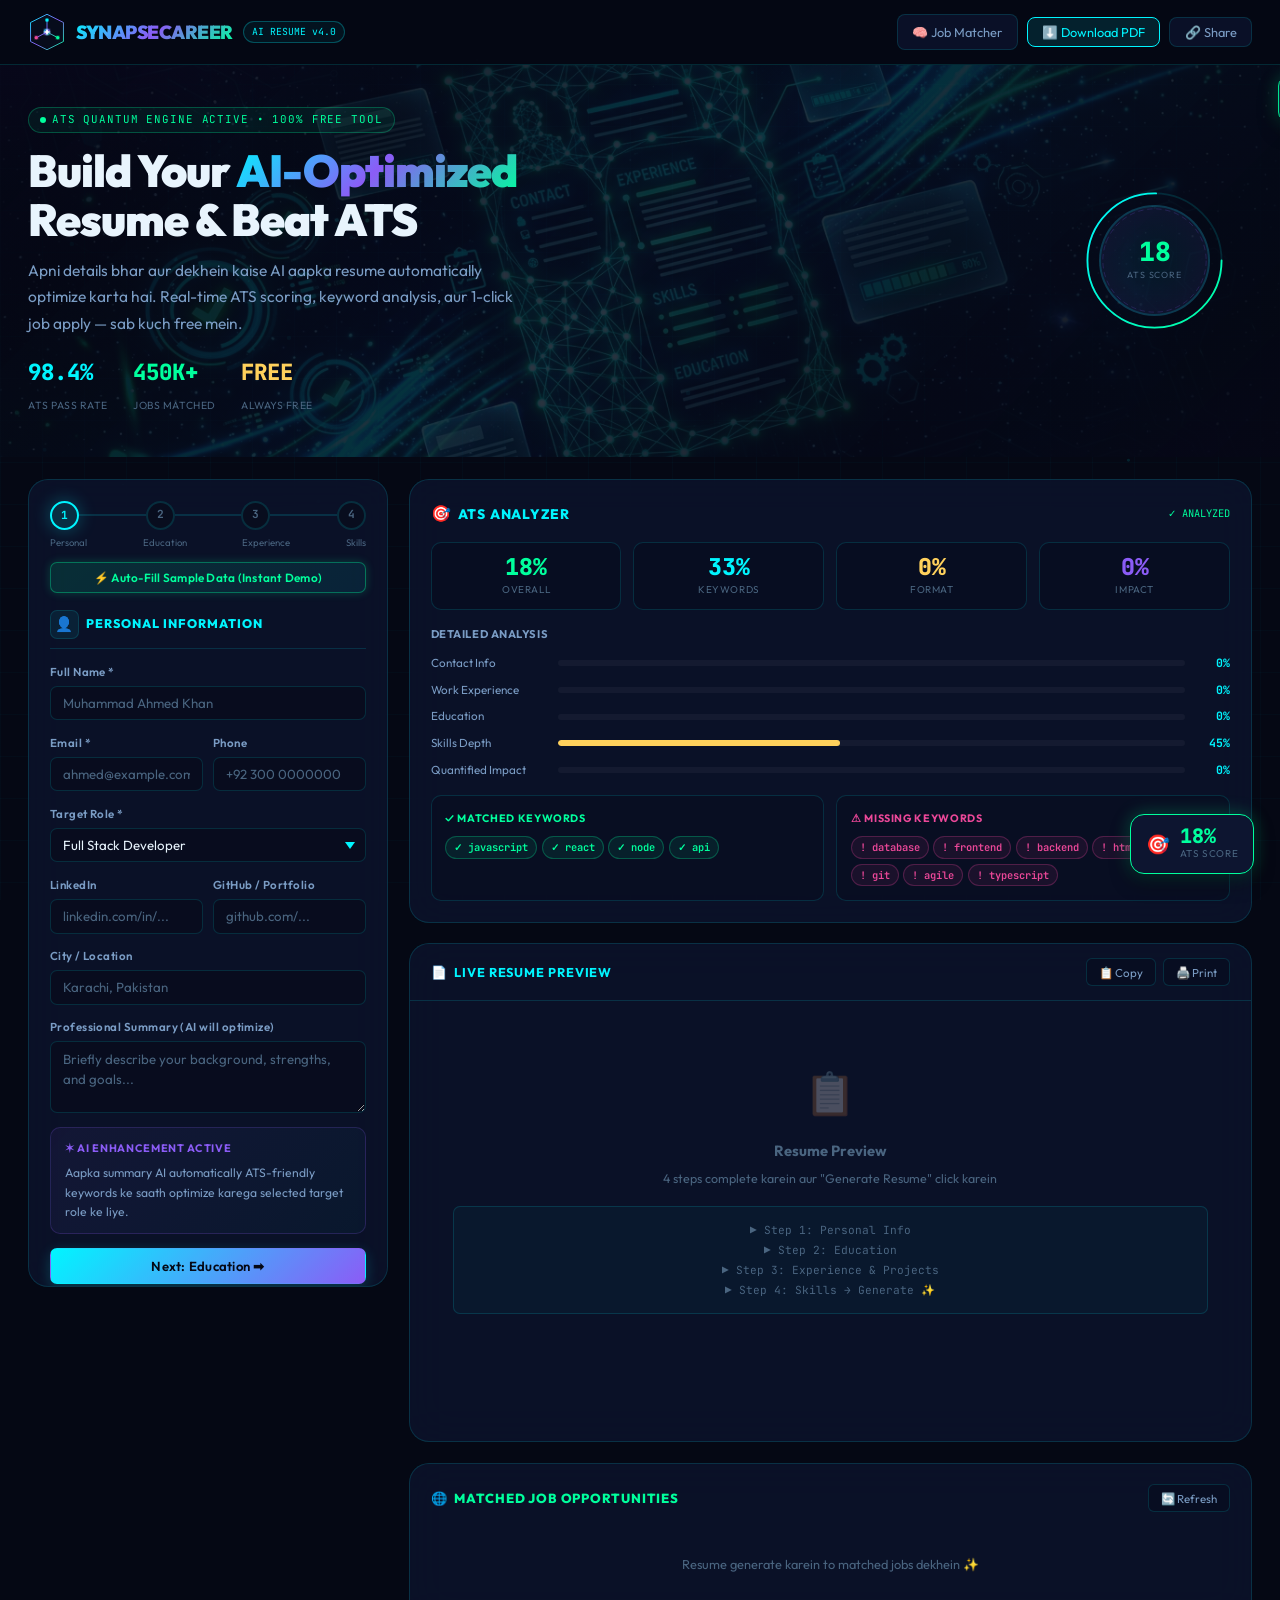
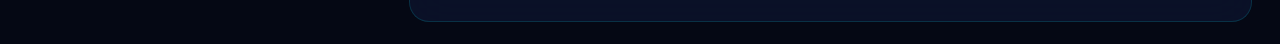
==== resume-builder.html @ 48046c11 "Initial" ====
<!DOCTYPE html>
<html lang="en" data-theme="dark">
<head>
  <meta charset="UTF-8">
  <meta name="viewport" content="width=device-width, initial-scale=1.0">
  <title>SynapseCareer | AI Resume Builder &amp; ATS Optimizer - Free Tool</title>
  <meta name="description" content="Free AI-powered resume builder with real-time ATS optimization. Build, score, and auto-apply to top jobs instantly.">
  <link rel="preconnect" href="https://fonts.googleapis.com">
  <link rel="preconnect" href="https://fonts.gstatic.com" crossorigin>
  <link href="https://fonts.googleapis.com/css2?family=JetBrains+Mono:wght@400;600;800&family=Outfit:wght@300;400;500;600;700;800;900&display=swap" rel="stylesheet">
  <link rel="icon" type="image/x-icon" href="favicon.ico">
  <style>
    :root{--nc:#00f5ff;--ne:#00ff9d;--np:#8b5cf6;--nm:#ec4899;--ng:#ffd15c;--bg0:#050814;--bg1:#080d1e;--bg2:#0d1530;--bgg:rgba(13,21,48,.72);--bord:rgba(0,245,255,.14);--bords:rgba(0,245,255,.34);--txt:#e8f4fd;--txt2:#7a9cc4;--txtm:#4a6580;--g1:linear-gradient(135deg,#00f5ff,#8b5cf6);--g2:linear-gradient(135deg,#00ff9d,#00f5ff);--g3:linear-gradient(135deg,#00f5ff 0%,#8b5cf6 50%,#00ff9d 100%);--shc:0 0 18px rgba(0,245,255,.28);--she:0 0 18px rgba(0,255,157,.28);--shp:0 0 18px rgba(139,92,246,.28)}
    *,*::before,*::after{box-sizing:border-box;margin:0;padding:0}
    html{scroll-behavior:smooth}
    body{font-family:'Outfit',sans-serif;background:var(--bg0);color:var(--txt);min-height:100vh;overflow-x:hidden;line-height:1.6}
    body::before{content:'';position:fixed;inset:0;background:linear-gradient(rgba(0,245,255,.022) 1px,transparent 1px),linear-gradient(90deg,rgba(0,245,255,.022) 1px,transparent 1px);background-size:42px 42px;pointer-events:none;z-index:0;animation:gp 8s ease-in-out infinite}
    @keyframes gp{0%,100%{opacity:.5}50%{opacity:1}}
    ::-webkit-scrollbar{width:5px}::-webkit-scrollbar-track{background:var(--bg1)}::-webkit-scrollbar-thumb{background:var(--np);border-radius:3px}
    /* HEADER */
    .hdr{position:sticky;top:0;z-index:100;background:rgba(5,8,20,.93);backdrop-filter:blur(20px);border-bottom:1px solid var(--bord);padding:0 1.75rem;height:65px;display:flex;align-items:center;justify-content:space-between}
    .hbrand{display:flex;align-items:center;gap:10px;text-decoration:none}
    .hlogo{width:38px;height:38px}
    .htitle{font-size:1.18rem;font-weight:900;letter-spacing:-.5px;background:var(--g3);-webkit-background-clip:text;-webkit-text-fill-color:transparent;background-clip:text}
    .hbadge{font-size:.61rem;font-family:'JetBrains Mono',monospace;color:var(--nc);border:1px solid rgba(0,245,255,.28);padding:2px 8px;border-radius:20px;background:rgba(0,245,255,.05)}
    .hnav{display:flex;align-items:center;gap:.55rem}
    .hbtn{display:flex;align-items:center;gap:5px;padding:.4rem .9rem;border-radius:8px;border:1px solid var(--bord);background:var(--bgg);color:var(--txt2);font-family:'Outfit',sans-serif;font-size:.8rem;cursor:pointer;transition:.28s;text-decoration:none}
    .hbtn:hover,.hbtn.p{border-color:var(--nc);color:var(--nc);background:rgba(0,245,255,.07)}
    .hbtn.p{background:rgba(0,245,255,.11)}
    /* HERO */
    .hero{position:relative;min-height:290px;display:flex;align-items:center;overflow:hidden;z-index:1}
    .hbg{position:absolute;inset:0;background-image:url('assets/resume_hero_bg.jpg');background-size:cover;background-position:center;opacity:.3;filter:saturate(1.4)}
    .hov{position:absolute;inset:0;background:linear-gradient(135deg,rgba(5,8,20,.78) 0%,rgba(8,13,30,.42) 50%,rgba(5,8,20,.9) 100%)}
    .hct{position:relative;z-index:2;max-width:1360px;width:100%;margin:0 auto;padding:2.5rem 1.75rem;display:grid;grid-template-columns:1fr 170px;gap:2rem;align-items:center}
    .hchip{display:inline-flex;align-items:center;gap:6px;font-size:.68rem;font-family:'JetBrains Mono',monospace;color:var(--ne);background:rgba(0,255,157,.06);border:1px solid rgba(0,255,157,.26);padding:3px 11px;border-radius:20px;margin-bottom:.8rem;letter-spacing:.08em}
    .ldot{width:6px;height:6px;background:var(--ne);border-radius:50%;animation:lp 1.5s ease-in-out infinite}
    @keyframes lp{0%,100%{opacity:1;transform:scale(1)}50%{opacity:.4;transform:scale(.7)}}
    .hh1{font-size:clamp(1.7rem,3.5vw,2.8rem);font-weight:900;line-height:1.1;letter-spacing:-1px;margin-bottom:.8rem}
    .hh1 .acc{background:var(--g3);-webkit-background-clip:text;-webkit-text-fill-color:transparent;background-clip:text}
    .hdesc{font-size:.97rem;color:var(--txt2);max-width:500px;line-height:1.7;margin-bottom:1.2rem}
    .hstats{display:flex;gap:1.6rem}
    .hsv{font-size:1.4rem;font-weight:900;font-family:'JetBrains Mono',monospace;display:block}
    .hsl{font-size:.65rem;color:var(--txtm);letter-spacing:.05em}
    .atsring{width:145px;height:145px;position:relative;flex-shrink:0}
    .atsrsvg{width:100%;height:100%;animation:rspin 20s linear infinite}
    @keyframes rspin{from{transform:rotate(0deg)}to{transform:rotate(360deg)}}
    .atsrin{position:absolute;inset:17px;border-radius:50%;background:radial-gradient(circle,rgba(0,245,255,.07),rgba(139,92,246,.11));border:2px solid rgba(0,245,255,.16);display:flex;flex-direction:column;align-items:center;justify-content:center}
    .atss{font-size:1.65rem;font-weight:900;font-family:'JetBrains Mono',monospace;color:var(--ne);line-height:1}
    .atsl{font-size:.56rem;color:var(--txtm);letter-spacing:.1em;margin-top:2px}
    /* MAIN */
    .rkmain{max-width:1360px;margin:0 auto;padding:1.4rem 1.75rem;display:grid;grid-template-columns:360px 1fr;gap:1.3rem;position:relative;z-index:1}
    .gp{background:var(--bgg);backdrop-filter:blur(20px);border:1px solid var(--bord);border-radius:20px}
    /* FORM */
    .fp{position:sticky;top:76px;max-height:calc(100vh - 92px);overflow-y:auto;padding:1.3rem;display:flex;flex-direction:column;gap:1rem}
    .fp::-webkit-scrollbar{width:3px}.fp::-webkit-scrollbar-thumb{background:var(--np);border-radius:2px}
    /* Steps */
    .spg{display:flex;align-items:center}
    .sdot{width:29px;height:29px;border-radius:50%;border:2px solid var(--bord);background:var(--bg1);display:flex;align-items:center;justify-content:center;font-size:.7rem;font-weight:700;font-family:'JetBrains Mono',monospace;color:var(--txtm);cursor:pointer;transition:.28s;position:relative;z-index:2;flex-shrink:0}
    .sdot.a{border-color:var(--nc);background:rgba(0,245,255,.13);color:var(--nc);box-shadow:var(--shc)}
    .sdot.d{border-color:var(--ne);background:rgba(0,255,157,.13);color:var(--ne)}
    .sln{flex:1;height:2px;background:var(--bord)}.sln.d{background:var(--g2)}
    .slbls{display:flex;justify-content:space-between;margin-top:5px}
    .slbls span{font-size:.6rem;color:var(--txtm)}
    /* Section hdr */
    .sh{display:flex;align-items:center;gap:.45rem;padding-bottom:.6rem;border-bottom:1px solid var(--bord)}
    .si{width:29px;height:29px;border-radius:7px;background:rgba(0,245,255,.07);border:1px solid var(--bord);display:flex;align-items:center;justify-content:center;font-size:.9rem;flex-shrink:0}
    .st{font-size:.78rem;font-weight:800;letter-spacing:.08em;text-transform:uppercase;color:var(--nc)}
    /* Form elements */
    .fg{display:flex;flex-direction:column;gap:.28rem}
    .fr{display:grid;grid-template-columns:1fr 1fr;gap:.6rem}
    .lb{font-size:.72rem;font-weight:600;color:var(--txt2);letter-spacing:.04em}
    .inp,.tx,.sl{width:100%;padding:.52rem .78rem;background:rgba(8,13,30,.88);border:1px solid var(--bord);border-radius:7px;color:var(--txt);font-family:'Outfit',sans-serif;font-size:.83rem;transition:.28s;outline:none}
    .inp:focus,.tx:focus,.sl:focus{border-color:var(--nc);box-shadow:0 0 0 3px rgba(0,245,255,.06),var(--shc);background:rgba(0,245,255,.02)}
    .inp::placeholder,.tx::placeholder{color:var(--txtm)}
    .tx{resize:vertical;min-height:72px;line-height:1.5}
    .sl{cursor:pointer;appearance:none;background-image:url("data:image/svg+xml,%3Csvg xmlns='http://www.w3.org/2000/svg' width='10' height='7' viewBox='0 0 10 7'%3E%3Cpath fill='%2300f5ff' d='M5 7L0 0h10z'/%3E%3C/svg%3E");background-repeat:no-repeat;background-position:right .65rem center;padding-right:1.75rem}
    .sl option{background:var(--bg2)}
    /* Skills */
    .sct{display:flex;flex-wrap:wrap;gap:.32rem;min-height:44px;padding:.42rem;background:rgba(8,13,30,.88);border:1px solid var(--bord);border-radius:7px;cursor:text}
    .sct:focus-within{border-color:var(--nc)}
    .stg{display:inline-flex;align-items:center;gap:3px;padding:2px 8px;border-radius:20px;font-size:.72rem;font-weight:600;cursor:pointer;border:1px solid transparent;transition:.14s}
    .stg.t1{background:rgba(0,245,255,.08);border-color:rgba(0,245,255,.26);color:var(--nc)}
    .stg.t2{background:rgba(139,92,246,.08);border-color:rgba(139,92,246,.26);color:var(--np)}
    .stg.t3{background:rgba(0,255,157,.08);border-color:rgba(0,255,157,.26);color:var(--ne)}
    .stg:hover{opacity:.68;transform:scale(.94)}
    .sinp{border:none;background:transparent;color:var(--txt);font-size:.8rem;font-family:'Outfit',sans-serif;outline:none;flex:1;min-width:105px}
    /* Buttons */
    .btn{display:flex;align-items:center;justify-content:center;gap:.42rem;padding:.57rem 1.05rem;border-radius:7px;border:1px solid transparent;font-family:'Outfit',sans-serif;font-size:.82rem;font-weight:600;cursor:pointer;transition:.28s;letter-spacing:.02em}
    .bpr{background:var(--g1);color:var(--bg0);box-shadow:0 4px 14px rgba(0,245,255,.2)}
    .bpr:hover{transform:translateY(-2px);box-shadow:0 8px 20px rgba(0,245,255,.36)}
    .bse{background:rgba(139,92,246,.1);border-color:rgba(139,92,246,.36);color:var(--np)}
    .bse:hover{background:rgba(139,92,246,.18);box-shadow:var(--shp)}
    .bem{background:rgba(0,255,157,.09);border-color:rgba(0,255,157,.33);color:var(--ne)}
    .bem:hover{background:rgba(0,255,157,.17);box-shadow:var(--she)}
    .bgh{background:transparent;border-color:var(--bord);color:var(--txt2)}
    .bgh:hover{border-color:var(--nc);color:var(--nc)}
    .bfw{width:100%}
    .brow{display:flex;gap:.6rem}
    /* Step sections */
    .ssec{display:none;flex-direction:column;gap:.85rem;animation:fsi .28s ease}
    .ssec.act{display:flex}
    @keyframes fsi{from{opacity:0;transform:translateY(8px)}to{opacity:1;transform:translateY(0)}}
    /* AI Box */
    .aib{background:linear-gradient(135deg,rgba(139,92,246,.07),rgba(0,245,255,.03));border:1px solid rgba(139,92,246,.2);border-radius:10px;padding:.75rem .9rem}
    .aibh{display:flex;align-items:center;gap:.42rem;font-size:.68rem;font-weight:700;color:var(--np);letter-spacing:.06em;margin-bottom:.38rem}
    .aibt{font-size:.76rem;color:var(--txt2);line-height:1.6}
    /* Strength */
    .stri{display:flex;flex-direction:column;gap:3px}
    .strl{display:flex;justify-content:space-between;font-size:.72rem}
    .strt{height:5px;background:rgba(255,255,255,.05);border-radius:3px;overflow:hidden}
    .strf{height:100%;border-radius:3px;transition:width .75s cubic-bezier(.4,0,.2,1);background:var(--g2)}
    /* RIGHT */
    .rp{display:flex;flex-direction:column;gap:1.3rem}
    /* ATS panel */
    .atsp{padding:1.3rem}
    .atshdr{display:flex;align-items:center;justify-content:space-between;margin-bottom:1rem}
    .atsttl{display:flex;align-items:center;gap:.42rem}
    .atsttl h3{font-size:.86rem;font-weight:800;letter-spacing:.06em;text-transform:uppercase;color:var(--nc)}
    .atsscan{font-size:.65rem;font-family:'JetBrains Mono',monospace;color:var(--ne);display:flex;align-items:center;gap:4px;animation:sb 1s ease-in-out infinite}
    @keyframes sb{0%,100%{opacity:1}50%{opacity:.4}}
    .atsgrid{display:grid;grid-template-columns:repeat(4,1fr);gap:.75rem;margin-bottom:1rem}
    .atsc{background:rgba(8,13,30,.6);border:1px solid var(--bord);border-radius:10px;padding:.75rem;text-align:center;transition:.28s;cursor:pointer}
    .atsc:hover{border-color:var(--nc);transform:translateY(-2px)}
    .atsv{font-size:1.45rem;font-weight:900;font-family:'JetBrains Mono',monospace;line-height:1;margin-bottom:3px}
    .atsl2{font-size:.62rem;color:var(--txtm);letter-spacing:.06em;text-transform:uppercase}
    .cg{color:var(--ne)}.cc{color:var(--nc)}.co{color:var(--ng)}.cp{color:var(--np)}
    /* Bars */
    .barsec{margin-bottom:1rem}
    .barttl{font-size:.7rem;font-weight:700;color:var(--txt2);margin-bottom:.6rem;letter-spacing:.05em;text-transform:uppercase}
    .bars{display:flex;flex-direction:column;gap:.5rem}
    .bitem{display:grid;grid-template-columns:118px 1fr 36px;align-items:center;gap:.6rem}
    .blbl{font-size:.73rem;color:var(--txt2)}
    .btrk{height:6px;background:rgba(255,255,255,.04);border-radius:3px;overflow:hidden}
    .bfill{height:100%;border-radius:3px;transition:width 1.1s cubic-bezier(.4,0,.2,1)}
    .bscr{font-size:.72rem;font-weight:700;font-family:'JetBrains Mono',monospace;color:var(--nc);text-align:right}
    /* Keywords */
    .kwsec{display:grid;grid-template-columns:1fr 1fr;gap:.75rem}
    .kwbox{background:rgba(8,13,30,.5);border:1px solid var(--bord);border-radius:10px;padding:.85rem}
    .kwbox h4{font-size:.67rem;font-weight:700;letter-spacing:.06em;text-transform:uppercase;margin-bottom:.58rem}
    .kwbox.m h4{color:var(--ne)}.kwbox.ms h4{color:var(--nm)}
    .kwtags{display:flex;flex-wrap:wrap;gap:.28rem}
    .kwt{padding:2px 8px;border-radius:20px;font-size:.65rem;font-weight:600;font-family:'JetBrains Mono',monospace}
    .kwt.m{background:rgba(0,255,157,.08);border:1px solid rgba(0,255,157,.26);color:var(--ne)}
    .kwt.ms{background:rgba(236,72,153,.08);border:1px solid rgba(236,72,153,.26);color:var(--nm)}
    /* Preview */
    .prvp{padding:0;overflow:hidden}
    .prvh{display:flex;align-items:center;justify-content:space-between;padding:.85rem 1.3rem;border-bottom:1px solid var(--bord)}
    .prvt{display:flex;align-items:center;gap:.42rem;font-size:.8rem;font-weight:700;letter-spacing:.07em;text-transform:uppercase;color:var(--nc)}
    .prva{display:flex;gap:.42rem}
    .prvab{display:flex;align-items:center;gap:4px;padding:.35rem .75rem;border-radius:6px;border:1px solid var(--bord);background:rgba(8,13,30,.6);color:var(--txt2);font-size:.72rem;font-family:'Outfit',sans-serif;cursor:pointer;transition:.28s}
    .prvab:hover{border-color:var(--nc);color:var(--nc)}
    .prvb{padding:1.3rem;min-height:440px}
    /* Resume */
    .rs{background:#fff;color:#1a1a2e;border-radius:10px;padding:2.2rem;font-family:'Outfit',sans-serif;box-shadow:0 18px 48px rgba(0,0,0,.44),var(--shp);position:relative;overflow:hidden}
    .rs::before{content:'';position:absolute;top:0;left:0;right:0;height:4px;background:linear-gradient(90deg,#00f5ff,#8b5cf6,#00ff9d)}
    .rsn{font-size:1.65rem;font-weight:900;color:#0f172a;letter-spacing:-.5px;margin-bottom:.18rem}
    .rsr{font-size:.88rem;color:#6366f1;font-weight:600;margin-bottom:.62rem}
    .rsc{display:flex;flex-wrap:wrap;gap:.8rem;font-size:.74rem;color:#555;margin-bottom:1.15rem;padding-bottom:.8rem;border-bottom:2px solid #e8e8f0}
    .rsst{font-size:.68rem;font-weight:800;letter-spacing:.12em;text-transform:uppercase;color:#6366f1;margin-bottom:.42rem;padding-bottom:2px;border-bottom:1px solid #e8e8f0}
    .rssec{margin-bottom:1rem}
    .rssum{font-size:.8rem;color:#333;line-height:1.7}
    .rsexp{margin-bottom:.8rem}
    .rseh{display:flex;justify-content:space-between;align-items:flex-start}
    .rset{font-size:.84rem;font-weight:700;color:#0f172a}
    .rsec{font-size:.76rem;color:#6366f1;font-weight:500}
    .rsed{font-size:.68rem;color:#888;font-family:'JetBrains Mono',monospace}
    .rsbul{list-style:none;margin-top:.32rem}
    .rsbul li{font-size:.76rem;color:#444;line-height:1.6;padding-left:.9rem;position:relative;margin-bottom:2px}
    .rsbul li::before{content:'triangleright';content:'▸';position:absolute;left:0;color:#6366f1}
    .rssk{display:flex;flex-wrap:wrap;gap:.32rem}
    .rsp{padding:3px 8px;background:linear-gradient(135deg,rgba(99,102,241,.08),rgba(0,245,255,.08));border:1px solid rgba(99,102,241,.26);border-radius:20px;font-size:.68rem;color:#4f46e5;font-weight:600}
    .kwh{background:linear-gradient(135deg,rgba(0,255,157,.18),rgba(0,245,255,.1));color:#059669;border-radius:3px;padding:0 3px;font-weight:700}
    /* Jobs */
    .jobsp{padding:1.3rem}
    .jobsh{display:flex;align-items:center;justify-content:space-between;margin-bottom:1rem}
    .jobst{font-size:.82rem;font-weight:800;letter-spacing:.06em;text-transform:uppercase;color:var(--ne);display:flex;align-items:center;gap:.42rem}
    .jcards{display:grid;grid-template-columns:repeat(auto-fill,minmax(262px,1fr));gap:.85rem}
    .jc{background:rgba(8,13,30,.6);border:1px solid var(--bord);border-radius:10px;padding:.95rem;cursor:pointer;transition:.28s;position:relative;overflow:hidden}
    .jc:hover{border-color:var(--nc);transform:translateY(-3px);box-shadow:0 8px 20px rgba(0,0,0,.3),var(--shc)}
    .jc::before{content:'';position:absolute;top:0;left:0;right:0;height:2px;background:var(--g1);opacity:0;transition:opacity .28s}
    .jc:hover::before{opacity:1}
    .jcm{position:absolute;top:.65rem;right:.65rem;font-size:.63rem;font-weight:800;font-family:'JetBrains Mono',monospace;padding:2px 7px;border-radius:20px;background:rgba(0,255,157,.1);border:1px solid rgba(0,255,157,.26);color:var(--ne)}
    .jclo{width:36px;height:36px;border-radius:7px;display:flex;align-items:center;justify-content:center;font-size:1.1rem;margin-bottom:.6rem;border:1px solid var(--bord);background:rgba(139,92,246,.08)}
    .jct{font-size:.82rem;font-weight:700;color:var(--txt);margin-bottom:1px;padding-right:3rem}
    .jcco{font-size:.72rem;color:var(--nc);font-weight:500;margin-bottom:.42rem}
    .jcm2{display:flex;gap:.42rem;flex-wrap:wrap;margin-bottom:.7rem}
    .jctg{font-size:.62rem;padding:2px 6px;border-radius:8px;border:1px solid var(--bord);color:var(--txtm)}
    .jcap{width:100%;padding:.42rem;border-radius:7px;border:1px solid rgba(0,245,255,.26);background:rgba(0,245,255,.06);color:var(--nc);font-family:'Outfit',sans-serif;font-size:.74rem;font-weight:700;cursor:pointer;transition:.28s;letter-spacing:.03em}
    .jcap:hover{background:rgba(0,245,255,.15);transform:translateY(-1px)}
    .jcap.apl{border-color:rgba(0,255,157,.26);background:rgba(0,255,157,.08);color:var(--ne);cursor:default}
    /* Modal */
    .mov{position:fixed;inset:0;background:rgba(5,8,20,.88);backdrop-filter:blur(10px);z-index:1000;display:flex;align-items:center;justify-content:center;padding:1.4rem;opacity:0;pointer-events:none;transition:opacity .28s}
    .mov.act{opacity:1;pointer-events:all}
    .modal{background:var(--bg2);border:1px solid var(--bord);border-radius:18px;max-width:520px;width:100%;overflow:hidden;transform:scale(.92) translateY(18px);transition:transform .34s cubic-bezier(.34,1.56,.64,1)}
    .mov.act .modal{transform:scale(1) translateY(0)}
    .mhdr{padding:1.1rem 1.3rem;border-bottom:1px solid var(--bord);display:flex;align-items:center;justify-content:space-between;background:linear-gradient(135deg,rgba(0,245,255,.04),rgba(139,92,246,.04))}
    .mcl{width:28px;height:28px;border-radius:50%;border:1px solid var(--bord);background:transparent;color:var(--txt2);cursor:pointer;font-size:.88rem;display:flex;align-items:center;justify-content:center;transition:.28s}
    .mcl:hover{border-color:var(--nc);color:var(--nc)}
    .mbdy{padding:1.3rem}
    .pipes{display:flex;flex-direction:column;gap:.5rem;margin-bottom:1rem}
    .pst{display:flex;align-items:center;gap:.6rem;padding:.52rem .85rem;border-radius:7px;border:1px solid var(--bord);background:rgba(8,13,30,.5);font-size:.75rem;color:var(--txtm);font-family:'JetBrains Mono',monospace;transition:.28s}
    .pst.act{border-color:rgba(0,245,255,.26);color:var(--nc);background:rgba(0,245,255,.04)}
    .pst.dn{border-color:rgba(0,255,157,.26);color:var(--ne);background:rgba(0,255,157,.04)}
    .pico{width:21px;height:21px;border-radius:50%;border:1px solid currentColor;display:flex;align-items:center;justify-content:center;font-size:.62rem;flex-shrink:0}
    .pst.act .pico{animation:spin 1s linear infinite}
    @keyframes spin{from{transform:rotate(0deg)}to{transform:rotate(360deg)}}
    .apt{height:7px;background:rgba(255,255,255,.04);border-radius:4px;overflow:hidden;margin-bottom:1rem}
    .apf{height:100%;width:0%;border-radius:4px;background:linear-gradient(90deg,var(--nc),var(--ne));transition:width .55s cubic-bezier(.4,0,.2,1);position:relative;overflow:hidden}
    .apf::after{content:'';position:absolute;inset:0;background:linear-gradient(90deg,transparent,rgba(255,255,255,.26),transparent);animation:shim 1s linear infinite}
    @keyframes shim{from{transform:translateX(-100%)}to{transform:translateX(100%)}}
    .sb{background:rgba(0,255,157,.05);border:1px solid rgba(0,255,157,.26);border-radius:10px;padding:1rem;text-align:center;display:none;animation:fsi .4s ease}
    .sb.sh{display:block}
    .sbico{font-size:2.1rem;margin-bottom:.38rem}
    .sbttl{font-size:.98rem;font-weight:800;color:var(--ne);margin-bottom:.2rem}
    .sbsub{font-size:.74rem;color:var(--txt2);font-family:'JetBrains Mono',monospace}
    .ib{background:rgba(0,245,255,.04);border:1px solid rgba(0,245,255,.17);border-radius:10px;padding:.85rem;margin-top:.6rem;display:none}
    .ib.sh{display:block;animation:fsi .4s ease .28s both}
    .ibttl{font-size:.7rem;font-weight:700;color:var(--nc);letter-spacing:.06em;text-transform:uppercase;margin-bottom:.5rem}
    .islot{display:flex;align-items:center;gap:.52rem;padding:.42rem .68rem;border-radius:7px;border:1px solid var(--bord);cursor:pointer;transition:.28s;font-size:.76rem;color:var(--txt2);margin-bottom:.32rem}
    .islot:hover{border-color:var(--nc);color:var(--nc);background:rgba(0,245,255,.03)}
    .islot.bk{border-color:rgba(0,255,157,.26);color:var(--ne);background:rgba(0,255,157,.04)}
    /* Toast */
    .tst{position:fixed;top:76px;right:1.3rem;z-index:2000;background:var(--bg2);border:1px solid var(--ne);border-radius:10px;padding:.72rem 1rem;display:flex;align-items:center;gap:.6rem;font-size:.8rem;color:var(--txt);box-shadow:0 8px 20px rgba(0,0,0,.4),var(--she);transform:translateX(120%);transition:transform .38s cubic-bezier(.34,1.56,.64,1);max-width:300px}
    .tst.sh{transform:translateX(0)}
    /* Float */
    .fats{position:fixed;bottom:1.6rem;right:1.6rem;z-index:50;background:var(--bg2);border:1px solid var(--ne);border-radius:14px;padding:.72rem .95rem;display:flex;align-items:center;gap:.6rem;box-shadow:0 8px 20px rgba(0,0,0,.4),var(--she);animation:fp 3s ease-in-out infinite;cursor:pointer}
    @keyframes fp{0%,100%{transform:translateY(0)}50%{transform:translateY(-4px)}}
    .fsc{font-size:1.25rem;font-weight:900;font-family:'JetBrains Mono',monospace;color:var(--ne);line-height:1}
    .fsl{font-size:.62rem;color:var(--txtm);text-transform:uppercase;letter-spacing:.06em}
    /* Neural bg */
    .nbg{position:fixed;inset:0;pointer-events:none;z-index:0;opacity:.36}
    /* Typing dots */
    .td span{display:inline-block;width:4px;height:4px;border-radius:50%;background:var(--np);margin:0 2px;animation:tb 1.2s ease-in-out infinite}
    .td span:nth-child(2){animation-delay:.2s}.td span:nth-child(3){animation-delay:.4s}
    @keyframes tb{0%,80%,100%{transform:translateY(0)}40%{transform:translateY(-5px)}}
    /* Empty state */
    .est{text-align:center;padding:2.4rem 1.4rem}
    .esi{font-size:2.6rem;margin-bottom:.8rem;opacity:.26}
    .esttl{font-size:.92rem;font-weight:700;color:var(--txtm);margin-bottom:.38rem}
    .essub{font-size:.78rem;color:var(--txtm)}
    /* Responsive */
    @media(max-width:1080px){.rkmain{grid-template-columns:320px 1fr}}
    @media(max-width:880px){.rkmain{grid-template-columns:1fr}.fp{position:static;max-height:none}.hct{grid-template-columns:1fr}.atsring{display:none}.atsgrid{grid-template-columns:repeat(2,1fr)}}
    @media(max-width:580px){.rkmain{padding:1rem}.hct{padding:2rem 1rem}.hdr{padding:0 1rem}.kwsec{grid-template-columns:1fr}.hstats{gap:1rem}}
  </style>
</head>
<body>

<canvas class="nbg" id="nbc"></canvas>

<!-- HEADER -->
<header class="hdr">
  <a href="index.html" class="hbrand">
    <svg class="hlogo" viewBox="0 0 120 120" fill="none">
      <defs>
        <linearGradient id="hg" x1="0%" y1="0%" x2="100%" y2="100%">
          <stop offset="0%" stop-color="#00f5ff"/><stop offset="50%" stop-color="#8b5cf6"/><stop offset="100%" stop-color="#00ff9d"/>
        </linearGradient>
        <filter id="hf"><feGaussianBlur in="SourceGraphic" stdDeviation="3" result="b"/><feMerge><feMergeNode in="b"/><feMergeNode in="SourceGraphic"/></feMerge></filter>
      </defs>
      <polygon points="60,4 112,30 112,90 60,116 8,90 8,30" stroke="url(#hg)" stroke-width="3" fill="rgba(8,13,30,.92)"/>
      <path d="M60 60 L60 22 M60 60 L94 78 M60 60 L26 78" stroke="url(#hg)" stroke-width="3" stroke-linecap="round"/>
      <circle cx="60" cy="22" r="5" fill="#00f5ff" filter="url(#hf)"/>
      <circle cx="94" cy="78" r="5" fill="#00ff9d" filter="url(#hf)"/>
      <circle cx="26" cy="78" r="5" fill="#ec4899" filter="url(#hf)"/>
      <circle cx="60" cy="60" r="10" fill="url(#hg)" opacity=".82" filter="url(#hf)"/>
      <polygon points="60,50 64,58 72,60 64,62 60,70 56,62 48,60 56,58" fill="#fff"/>
    </svg>
    <span class="htitle">SYNAPSE<span style="color:var(--ne)">CAREER</span></span>
    <span class="hbadge">AI RESUME v4.0</span>
  </a>
  <nav class="hnav">
    <a href="index.html" class="hbtn">&#x1F9E0; Job Matcher</a>
    <button class="hbtn p" id="btnDl">&#x2B07;&#xFE0F; Download PDF</button>
    <button class="hbtn" id="btnSh">&#x1F517; Share</button>
  </nav>
</header>

<!-- HERO -->
<section class="hero">
  <div class="hbg"></div>
  <div class="hov"></div>
  <div class="hct">
    <div>
      <div class="hchip"><span class="ldot"></span>ATS QUANTUM ENGINE ACTIVE &bull; 100% FREE TOOL</div>
      <h1 class="hh1">Build Your <span class="acc">AI-Optimized</span><br>Resume &amp; Beat ATS</h1>
      <p class="hdesc">Apni details bhar aur dekhein kaise AI aapka resume automatically optimize karta hai. Real-time ATS scoring, keyword analysis, aur 1-click job apply &mdash; sab kuch free mein.</p>
      <div class="hstats">
        <div><span class="hsv" style="color:var(--nc)">98.4%</span><span class="hsl">ATS PASS RATE</span></div>
        <div><span class="hsv" style="color:var(--ne)">450K+</span><span class="hsl">JOBS MATCHED</span></div>
        <div><span class="hsv" style="color:var(--ng)">FREE</span><span class="hsl">ALWAYS FREE</span></div>
      </div>
    </div>
    <div class="atsring">
      <svg class="atsrsvg" viewBox="0 0 160 160">
        <defs><linearGradient id="rg2" x1="0%" y1="0%" x2="100%" y2="100%"><stop offset="0%" stop-color="#00f5ff"/><stop offset="100%" stop-color="#00ff9d"/></linearGradient></defs>
        <circle cx="80" cy="80" r="74" stroke="rgba(0,245,255,.13)" stroke-width="2" fill="none"/>
        <circle cx="80" cy="80" r="74" stroke="url(#rg2)" stroke-width="2" fill="none" stroke-dasharray="465 465" stroke-dashoffset="115" stroke-linecap="round"/>
        <circle cx="80" cy="80" r="57" stroke="rgba(139,92,246,.2)" stroke-width="1" fill="none" stroke-dasharray="6 4"/>
      </svg>
      <div class="atsrin"><span class="atss" id="hscore">--</span><span class="atsl">ATS SCORE</span></div>
    </div>
  </div>
</section>

<!-- MAIN -->
<main class="rkmain">

  <!-- FORM PANEL -->
  <aside class="gp fp" id="fp">
    <!-- Step Progress -->
    <div>
      <div class="spg" id="spg">
        <div class="sdot a" data-step="1" id="sd1">1</div>
        <div class="sln" id="sl1"></div>
        <div class="sdot" data-step="2" id="sd2">2</div>
        <div class="sln" id="sl2"></div>
        <div class="sdot" data-step="3" id="sd3">3</div>
        <div class="sln" id="sl3"></div>
        <div class="sdot" data-step="4" id="sd4">4</div>
      </div>
      <div class="slbls"><span>Personal</span><span>Education</span><span>Experience</span><span>Skills</span></div>
      <div style="display:flex;gap:.5rem;margin-top:.75rem;">
        <button type="button" class="btn bem bfw" onclick="fillDemoData()" style="padding:.45rem .6rem;font-size:.74rem;background:linear-gradient(135deg,rgba(0,255,157,.12),rgba(0,245,255,.08));border:1px solid rgba(0,255,157,.35);color:var(--ne);box-shadow:0 0 10px rgba(0,255,157,.2);">
          ⚡ Auto-Fill Sample Data (Instant Demo)
        </button>
      </div>
    </div>

    <!-- STEP 1 -->
    <div class="ssec act" id="s1">
      <div class="sh"><div class="si">&#x1F464;</div><span class="st">Personal Information</span></div>
      <div class="fg"><label class="lb">Full Name *</label><input class="inp" id="iN" placeholder="Muhammad Ahmed Khan"/></div>
      <div class="fr">
        <div class="fg"><label class="lb">Email *</label><input type="email" class="inp" id="iE" placeholder="ahmed@example.com"/></div>
        <div class="fg"><label class="lb">Phone</label><input type="tel" class="inp" id="iPh" placeholder="+92 300 0000000"/></div>
      </div>
      <div class="fg"><label class="lb">Target Role *</label>
        <select class="sl" id="iR">
          <option>Full Stack Developer</option>
          <option>AI &amp; Machine Learning Engineer</option>
          <option>Data Scientist</option>
          <option>Backend Engineer</option>
          <option>Frontend Developer</option>
          <option>DevOps Engineer</option>
          <option>Cloud Architect</option>
          <option>Cybersecurity Analyst</option>
          <option>Mobile App Developer</option>
          <option>Product Manager</option>
        </select>
      </div>
      <div class="fr">
        <div class="fg"><label class="lb">LinkedIn</label><input class="inp" id="iLi" placeholder="linkedin.com/in/..."/></div>
        <div class="fg"><label class="lb">GitHub / Portfolio</label><input class="inp" id="iGh" placeholder="github.com/..."/></div>
      </div>
      <div class="fg"><label class="lb">City / Location</label><input class="inp" id="iLo" placeholder="Karachi, Pakistan"/></div>
      <div class="fg"><label class="lb">Professional Summary (AI will optimize)</label><textarea class="tx" id="iSu" placeholder="Briefly describe your background, strengths, and goals..."></textarea></div>
      <div class="aib"><div class="aibh">&#x2736; AI ENHANCEMENT ACTIVE</div><div class="aibt">Aapka summary AI automatically ATS-friendly keywords ke saath optimize karega selected target role ke liye.</div></div>
      <button class="btn bpr bfw" onclick="goS(2)">Next: Education &#x27A1;</button>
    </div>

    <!-- STEP 2 -->
    <div class="ssec" id="s2">
      <div class="sh"><div class="si">&#x1F393;</div><span class="st">Education</span></div>
      <div class="fg"><label class="lb">University / Institute *</label><input class="inp" id="iUn" placeholder="FAST-NUCES, IBA, LUMS, NED..."/></div>
      <div class="fr">
        <div class="fg"><label class="lb">Degree</label>
          <select class="sl" id="iDg">
            <option>B.S. Computer Science</option><option>B.E. Software Engineering</option><option>B.S. Data Science</option>
            <option>M.S. Computer Science</option><option>M.S. Artificial Intelligence</option>
            <option>B.S. Information Technology</option><option>MBA</option><option>PhD Computer Science</option>
          </select>
        </div>
        <div class="fg"><label class="lb">Graduation Year</label>
          <select class="sl" id="iGy">
            <option>2027</option><option>2026</option><option>2025</option><option>2024</option><option>2023</option><option>2022</option><option>2021</option>
          </select>
        </div>
      </div>
      <div class="fg"><label class="lb">CGPA / Percentage</label><input class="inp" id="iCg" placeholder="3.8/4.0 or 85%"/></div>
      <div class="fg"><label class="lb">Relevant Courses</label><input class="inp" id="iCo" placeholder="Machine Learning, Cloud Computing, DSA..."/></div>
      <div class="fg"><label class="lb">Awards / Achievements</label><textarea class="tx" id="iAw" style="min-height:52px" placeholder="Dean's List, Hackathon Winner, Gold Medal..."></textarea></div>
      <div style="padding:.55rem;background:rgba(139,92,246,.05);border:1px solid rgba(139,92,246,.18);border-radius:7px;font-size:.73rem;color:var(--np);cursor:pointer;" id="addEduBtn">&#x2B; Add Certification / Extra Course</div>
      <div id="xEdu" style="display:none;flex-direction:column;gap:.6rem;">
        <div class="fg"><label class="lb">Certification</label><input class="inp" id="iCt" placeholder="Google Cloud Pro, AWS SAA, Meta React..."/></div>
        <div class="fr">
          <div class="fg"><label class="lb">Issuer</label><input class="inp" id="iCi" placeholder="Google, Coursera, AWS..."/></div>
          <div class="fg"><label class="lb">Year</label><input class="inp" id="iCyr" placeholder="2025"/></div>
        </div>
      </div>
      <div class="brow"><button class="btn bgh" onclick="goS(1)" style="flex:1">&#x25C4; Back</button><button class="btn bpr" onclick="goS(3)" style="flex:2">Next: Experience &#x27A1;</button></div>
    </div>

    <!-- STEP 3 -->
    <div class="ssec" id="s3">
      <div class="sh"><div class="si">&#x1F4BC;</div><span class="st">Experience &amp; Projects</span></div>
      <div class="fg"><label class="lb">Job / Internship Title *</label><input class="inp" id="iJt" placeholder="Software Engineer Intern"/></div>
      <div class="fr">
        <div class="fg"><label class="lb">Company *</label><input class="inp" id="iCp" placeholder="Google, Systems Ltd..."/></div>
        <div class="fg"><label class="lb">Duration</label><input class="inp" id="iDu" placeholder="Jun 2024 &ndash; Aug 2024"/></div>
      </div>
      <div class="fg"><label class="lb">Job Description &amp; Achievements *</label><textarea class="tx" id="iEx" placeholder="Key responsibilities, achievements, and technologies used..."></textarea></div>
      <button class="btn bse bfw" id="aiPBtn"><span>&#x2728;</span> AI Polish Bullets</button>
      <div id="aiPOut" style="display:none;" class="aib">
        <div class="aibh">&#x2736; AI-POLISHED IMPACT BULLETS</div>
        <div class="aibt" id="aiPTxt"></div>
      </div>
      <div class="sh" style="margin-top:.28rem;"><div class="si">&#x1F680;</div><span class="st">Key Project</span></div>
      <div class="fg"><label class="lb">Project Name</label><input class="inp" id="iPn" placeholder="AI Attendance System, E-Commerce App..."/></div>
      <div class="fg"><label class="lb">Project Impact</label><textarea class="tx" id="iPd" style="min-height:52px" placeholder="Built using React + Node.js, reduced work by 70%..."></textarea></div>
      <div class="fg"><label class="lb">Technologies Used</label><input class="inp" id="iPt" placeholder="Python, TensorFlow, AWS, Docker..."/></div>
      <div class="brow"><button class="btn bgh" onclick="goS(2)" style="flex:1">&#x25C4; Back</button><button class="btn bpr" onclick="goS(4)" style="flex:2">Next: Skills &#x27A1;</button></div>
    </div>

    <!-- STEP 4 -->
    <div class="ssec" id="s4">
      <div class="sh"><div class="si">&#x26A1;</div><span class="st">Skills &amp; Generate</span></div>
      <div class="fg">
        <label class="lb">Technical Skills (type + Enter to add, click to remove)</label>
        <div class="sct" id="sct"><input class="sinp" id="sinp" placeholder="Type a skill and press Enter..."/></div>
      </div>
      <div class="aib">
        <div class="aibh">&#x26A1; AI SUGGESTED FOR YOUR ROLE</div>
        <div style="display:flex;flex-wrap:wrap;gap:.28rem;margin-top:.38rem;" id="aiSu"></div>
      </div>
      <div class="fg"><label class="lb">Languages</label><input class="inp" id="iLg" placeholder="English (Fluent), Urdu (Native)..."/></div>
      <div class="fg"><label class="lb">Paste Job Description (for ATS keyword analysis)</label><textarea class="tx" id="iJd" style="min-height:78px" placeholder="Job description paste karein -- AI keyword match analyze karega..."></textarea></div>
      <div style="display:flex;flex-direction:column;gap:.42rem;">
        <div class="barttl">RESUME STRENGTH</div>
        <div class="stri"><div class="strl"><span style="color:var(--txt2)">Content Completeness</span><span style="color:var(--ne)" id="ss1">0%</span></div><div class="strt"><div class="strf" id="sb1" style="width:0%"></div></div></div>
        <div class="stri"><div class="strl"><span style="color:var(--txt2)">ATS Keyword Match</span><span style="color:var(--nc)" id="ss2">0%</span></div><div class="strt"><div class="strf" id="sb2" style="width:0%;background:linear-gradient(90deg,var(--nc),var(--np))"></div></div></div>
        <div class="stri"><div class="strl"><span style="color:var(--txt2)">Impact Quantification</span><span style="color:var(--np)" id="ss3">0%</span></div><div class="strt"><div class="strf" id="sb3" style="width:0%;background:linear-gradient(90deg,var(--np),var(--nm))"></div></div></div>
      </div>
      <div class="brow"><button class="btn bgh" onclick="goS(3)" style="flex:1">&#x25C4; Back</button><button class="btn bpr" onclick="genR()" style="flex:2"><span>&#x1F916;</span> Generate Resume</button></div>
    </div>
  </aside>

  <!-- RIGHT PANEL -->
  <div class="rp">

    <!-- ATS -->
    <div class="gp atsp">
      <div class="atshdr">
        <div class="atsttl"><span>&#x1F3AF;</span><h3>ATS ANALYZER</h3></div>
        <div class="atsscan" id="sstat"><span class="ldot"></span>SCANNING...</div>
      </div>
      <div class="atsgrid">
        <div class="atsc"><div class="atsv cg" id="aO">--</div><div class="atsl2">Overall</div></div>
        <div class="atsc"><div class="atsv cc" id="aK">--</div><div class="atsl2">Keywords</div></div>
        <div class="atsc"><div class="atsv co" id="aF">--</div><div class="atsl2">Format</div></div>
        <div class="atsc"><div class="atsv cp" id="aI">--</div><div class="atsl2">Impact</div></div>
      </div>
      <div class="barsec">
        <div class="barttl">DETAILED ANALYSIS</div>
        <div class="bars">
          <div class="bitem"><span class="blbl">Contact Info</span><div class="btrk"><div class="bfill" id="bC" style="width:0%;background:var(--ne)"></div></div><span class="bscr" id="sC">0%</span></div>
          <div class="bitem"><span class="blbl">Work Experience</span><div class="btrk"><div class="bfill" id="bE" style="width:0%;background:var(--nc)"></div></div><span class="bscr" id="sE">0%</span></div>
          <div class="bitem"><span class="blbl">Education</span><div class="btrk"><div class="bfill" id="bEd" style="width:0%;background:var(--np)"></div></div><span class="bscr" id="sEd">0%</span></div>
          <div class="bitem"><span class="blbl">Skills Depth</span><div class="btrk"><div class="bfill" id="bS" style="width:0%;background:var(--ng)"></div></div><span class="bscr" id="sS">0%</span></div>
          <div class="bitem"><span class="blbl">Quantified Impact</span><div class="btrk"><div class="bfill" id="bI" style="width:0%;background:var(--nm)"></div></div><span class="bscr" id="sI">0%</span></div>
        </div>
      </div>
      <div class="kwsec">
        <div class="kwbox m"><h4>&#x2713; MATCHED KEYWORDS</h4><div class="kwtags" id="kwM"><span style="font-size:.72rem;color:var(--txtm)">Generate resume to see...</span></div></div>
        <div class="kwbox ms"><h4>&#x26A0; MISSING KEYWORDS</h4><div class="kwtags" id="kwMs"><span style="font-size:.72rem;color:var(--txtm)">Generate resume to see...</span></div></div>
      </div>
    </div>

    <!-- PREVIEW -->
    <div class="gp prvp">
      <div class="prvh">
        <div class="prvt"><span>&#x1F4C4;</span> LIVE RESUME PREVIEW</div>
        <div class="prva">
          <button class="prvab" id="btnCp">&#x1F4CB; Copy</button>
          <button class="prvab" onclick="window.print()">&#x1F5A8;&#xFE0F; Print</button>
        </div>
      </div>
      <div class="prvb" id="prvb">
        <div class="est" id="est">
          <div class="esi">&#x1F4CB;</div>
          <div class="esttl">Resume Preview</div>
          <div class="essub">4 steps complete karein aur "Generate Resume" click karein</div>
          <div style="margin-top:1.1rem;padding:.78rem;background:rgba(0,245,255,.03);border:1px solid var(--bord);border-radius:7px;font-size:.7rem;color:var(--txtm);font-family:'JetBrains Mono',monospace;line-height:1.8;">
            &#x25B6; Step 1: Personal Info<br>&#x25B6; Step 2: Education<br>&#x25B6; Step 3: Experience &amp; Projects<br>&#x25B6; Step 4: Skills &rarr; Generate &#x2728;
          </div>
        </div>
        <div id="rsW" style="display:none;"></div>
      </div>
    </div>

    <!-- JOBS -->
    <div class="gp jobsp">
      <div class="jobsh">
        <div class="jobst"><span>&#x1F310;</span> MATCHED JOB OPPORTUNITIES</div>
        <button class="prvab" id="btnRf">&#x1F504; Refresh</button>
      </div>
      <div class="jcards" id="jcards"><div style="grid-column:1/-1;text-align:center;padding:1.6rem;color:var(--txtm);font-size:.8rem;">Resume generate karein to matched jobs dekhein &#x2728;</div></div>
    </div>

  </div>
</main>

<!-- APPLY MODAL -->
<div class="mov" id="apOv">
  <div class="modal">
    <div class="mhdr">
      <div>
        <div style="font-size:.63rem;font-family:'JetBrains Mono',monospace;color:var(--nc);letter-spacing:.08em;margin-bottom:3px;">&#x26A1; AUTOMATED AI APPLICATION PIPELINE</div>
        <h3 id="apTtl" style="font-size:1.1rem;color:#fff;">Applying...</h3>
        <p id="apCo" style="font-size:.76rem;color:var(--txt2);font-family:'JetBrains Mono',monospace;"></p>
      </div>
      <button class="mcl" onclick="clAp()">&#x2715;</button>
    </div>
    <div class="mbdy">
      <div class="pipes">
        <div class="pst act" id="p1"><div class="pico">&#x27F3;</div>[1/5] Synthesizing candidate vector embedding...</div>
        <div class="pst" id="p2"><div class="pico">2</div>[2/5] AI-generating targeted cover letter...</div>
        <div class="pst" id="p3"><div class="pico">3</div>[3/5] Encrypting portfolio &amp; verifying token...</div>
        <div class="pst" id="p4"><div class="pico">4</div>[4/5] Handshake with company talent portal...</div>
        <div class="pst" id="p5"><div class="pico">5</div>[5/5] Application delivered &amp; logged!</div>
      </div>
      <div class="apt"><div class="apf" id="apf"></div></div>
      <div class="sb" id="sb">
        <div class="sbico">&#x1F389;</div>
        <div class="sbttl">Application Successfully Filed!</div>
        <div class="sbsub" id="sbtr">Tracking ID: #SYN-0000 &bull; Status: In Review</div>
      </div>
      <div class="ib" id="ib">
        <div class="ibttl">&#x1F4C5; SCHEDULE INTERVIEW SLOT</div>
        <div class="islot" onclick="bkSl(this)">&#x1F4C6; Mon, Sep 15 &mdash; 10:00 AM (Virtual)</div>
        <div class="islot" onclick="bkSl(this)">&#x1F4C6; Wed, Sep 17 &mdash; 2:30 PM (Virtual)</div>
        <div class="islot" onclick="bkSl(this)">&#x1F4C6; Fri, Sep 19 &mdash; 11:00 AM (In-person)</div>
      </div>
    </div>
  </div>
</div>

<!-- FLOATING ATS -->
<div class="fats" id="fats" title="Your ATS Score">
  <span style="font-size:1.2rem;">&#x1F3AF;</span>
  <div><div class="fsc" id="fsc">--</div><div class="fsl">ATS SCORE</div></div>
</div>

<!-- TOAST -->
<div class="tst" id="tst"><span id="tsi">&#x2705;</span><span id="tsm">Done!</span></div>

<script>
/* NEURAL CANVAS */
(function(){
  var c=document.getElementById('nbc'),x=c.getContext('2d'),ns=[];
  function rsz(){c.width=innerWidth;c.height=innerHeight;}
  function ini(){ns=[];var n=Math.floor(c.width*c.height/22000);for(var i=0;i<n;i++)ns.push({x:Math.random()*c.width,y:Math.random()*c.height,vx:(Math.random()-.5)*.32,vy:(Math.random()-.5)*.32,r:Math.random()*1.6+.7});}
  function drw(){
    x.clearRect(0,0,c.width,c.height);
    ns.forEach(function(n){n.x+=n.vx;n.y+=n.vy;if(n.x<0||n.x>c.width)n.vx*=-1;if(n.y<0||n.y>c.height)n.vy*=-1;x.beginPath();x.arc(n.x,n.y,n.r,0,Math.PI*2);x.fillStyle='rgba(0,245,255,.32)';x.fill();});
    ns.forEach(function(a,i){for(var j=i+1;j<ns.length;j++){var b=ns[j],d=Math.hypot(a.x-b.x,a.y-b.y);if(d<92){x.beginPath();x.moveTo(a.x,a.y);x.lineTo(b.x,b.y);x.strokeStyle='rgba(0,245,255,'+(0.12*(1-d/92))+')';x.lineWidth=.5;x.stroke();}}});
    requestAnimationFrame(drw);
  }
  rsz();ini();drw();addEventListener('resize',function(){rsz();ini();});
})();

/* ROLE SKILLS & KEYWORDS */
var RS={'Full Stack Developer':['JavaScript','React','Node.js','MongoDB','REST API','Git','Docker','TypeScript','HTML5','CSS3'],'AI & Machine Learning Engineer':['Python','TensorFlow','PyTorch','Scikit-learn','NLP','Deep Learning','Pandas','MLOps','NumPy','Keras'],'Data Scientist':['Python','R','SQL','Pandas','NumPy','Matplotlib','Statistical Analysis','Power BI','Tableau','BigQuery'],'Backend Engineer':['Java','Spring Boot','Python','FastAPI','PostgreSQL','Redis','Docker','Kubernetes','REST API','gRPC'],'Frontend Developer':['React','Vue.js','HTML5','CSS3','JavaScript','TypeScript','Webpack','Figma','Tailwind','Next.js'],'DevOps Engineer':['Docker','Kubernetes','CI/CD','Jenkins','Terraform','AWS','Linux','Bash','Prometheus','Grafana'],'Cloud Architect':['AWS','GCP','Azure','Terraform','Serverless','Microservices','Security','Cost Optimization','CDK'],'Cybersecurity Analyst':['Network Security','SIEM','Penetration Testing','Python','Incident Response','Wireshark','OSINT','Firewalls'],'Mobile App Developer':['React Native','Flutter','Swift','Kotlin','Firebase','REST API','SQLite','Push Notifications'],'Product Manager':['Agile','Scrum','JIRA','User Research','Roadmapping','A/B Testing','Figma','Analytics','SQL']};
var AK={'Full Stack Developer':['javascript','react','node','api','database','frontend','backend','html','css','git','agile','typescript'],'AI & Machine Learning Engineer':['python','tensorflow','pytorch','model','neural','training','dataset','inference','nlp','deep learning','ml','sklearn'],'Data Scientist':['python','sql','analysis','visualization','statistics','pandas','machine learning','dashboard','insight','model'],'Backend Engineer':['api','database','server','microservices','rest','docker','cloud','scalable','performance','sql','redis'],'Frontend Developer':['react','javascript','html','css','responsive','ui','ux','animation','typescript','component'],'DevOps Engineer':['docker','kubernetes','ci/cd','pipeline','automation','cloud','deployment','monitoring','linux','terraform'],'Cloud Architect':['aws','cloud','serverless','microservices','security','scalable','cost','terraform','architecture'],'Cybersecurity Analyst':['security','threat','vulnerability','network','firewall','incident','penetration','compliance'],'Mobile App Developer':['mobile','app','react native','flutter','ios','android','ui','firebase','api'],'Product Manager':['product','roadmap','user','agile','sprint','kpi','metrics','strategy','stakeholder']};

var skls=[];
function iniSk(){
  var r=gv('iR'),sg=RS[r]||[];
  skls=sg.slice(0,5);
  rndSk();
  var su=document.getElementById('aiSu');
  su.innerHTML=sg.map(function(s){return '<span style="padding:2px 8px;border-radius:20px;font-size:.66rem;cursor:pointer;background:rgba(0,245,255,.07);border:1px solid rgba(0,245,255,.2);color:var(--nc);" onclick="addSk(\''+s+'\')">+ '+s+'</span>';}).join('');
}
function rndSk(){
  var ct=document.getElementById('sct'),inp=document.getElementById('sinp');
  ct.innerHTML='';
  skls.forEach(function(s,i){var sp=document.createElement('span');sp.className='stg t'+((i%3)+1);sp.innerHTML=s+' <b>x</b>';(function(sk){sp.onclick=function(){skls.splice(skls.indexOf(sk),1);rndSk();updAts();};})(s);ct.appendChild(sp);});
  ct.appendChild(inp);
}
function addSk(s){if(skls.indexOf(s)===-1){skls.push(s);rndSk();updAts();shTst('\u26a1','"'+s+'" skill added!');}}
document.getElementById('sinp').addEventListener('keydown',function(e){if((e.key==='Enter'||e.key===',')&&this.value.trim()){e.preventDefault();var s=this.value.trim().replace(',','');if(skls.indexOf(s)===-1)skls.push(s);this.value='';rndSk();updAts();}});
document.getElementById('iR').addEventListener('change',function(){iniSk();updAts();});
document.getElementById('addEduBtn').addEventListener('click',function(){var x=document.getElementById('xEdu');x.style.display=x.style.display==='none'?'flex':'none';});

/* STEP NAV */
var cSt=1;
function goS(s){
  document.getElementById('s'+cSt).classList.remove('act');
  document.getElementById('sd'+cSt).classList.remove('a');
  document.getElementById('sd'+cSt).classList.add('d');
  for(var i=1;i<s;i++)document.getElementById('sl'+i).classList.add('d');
  cSt=s;
  document.getElementById('s'+s).classList.add('act');
  document.getElementById('sd'+s).classList.remove('d');
  document.getElementById('sd'+s).classList.add('a');
  if(s===4)iniSk();
  updAts();
}
document.querySelectorAll('.sdot').forEach(function(d){d.addEventListener('click',function(){var s=parseInt(d.dataset.step);if(s<cSt||d.classList.contains('d'))goS(s);});});

/* ATS ENGINE */
function gv(id){return(document.getElementById(id)||{}).value||'';}
function grt(){return['iN','iE','iPh','iSu','iUn','iCo','iAw','iJt','iCp','iEx','iPn','iPd','iPt','iLg'].map(function(id){return gv(id);}).join(' ').toLowerCase()+' '+skls.join(' ').toLowerCase();}
function updAts(){
  var r=gv('iR'),kw=AK[r]||[],rt=grt();
  var n=gv('iN'),e=gv('iE'),p=gv('iPh');
  var cS=Math.min(100,[n,e,p].filter(Boolean).length*33);
  var co=gv('iCp'),ex=gv('iEx');
  var eS=Math.min(100,[co,ex].filter(Boolean).length*50);
  var un=gv('iUn');
  var edS=Math.min(100,(un?100:0));
  var skS=Math.min(100,skls.length*9);
  var nums=(ex+' '+gv('iPd')).match(/\d+[\%\+xX]?/g)||[];
  var iS=Math.min(100,nums.length*18);
  var mt=kw.filter(function(k){return rt.indexOf(k)!==-1;});
  var mi=kw.filter(function(k){return rt.indexOf(k)===-1;});
  var kwS=Math.round(mt.length/Math.max(kw.length,1)*100);
  var fS=Math.min(100,cS*.4+edS*.3+eS*.3);
  var ov=Math.round(cS*.2+kwS*.35+fS*.2+skS*.15+iS*.1);
  setBar('bC','sC',cS,'var(--ne)');setBar('bE','sE',eS,'var(--nc)');setBar('bEd','sEd',edS,'var(--np)');setBar('bS','sS',skS,'var(--ng)');setBar('bI','sI',iS,'var(--nm)');
  cntUp('aO',ov,'%');cntUp('aK',kwS,'%');cntUp('aF',Math.round(fS),'%');cntUp('aI',iS,'%');
  document.getElementById('hscore').textContent=ov;
  document.getElementById('fsc').textContent=ov+'%';
  var c1=Math.round((cS+eS+edS)/3);
  document.getElementById('sb1').style.width=c1+'%';document.getElementById('ss1').textContent=c1+'%';
  document.getElementById('sb2').style.width=kwS+'%';document.getElementById('ss2').textContent=kwS+'%';
  document.getElementById('sb3').style.width=iS+'%';document.getElementById('ss3').textContent=iS+'%';
  if(mt.length>0||mi.length>0){
    document.getElementById('kwM').innerHTML=mt.map(function(k){return '<span class="kwt m">&#x2713; '+k+'</span>';}).join('')||'<span style="font-size:.7rem;color:var(--txtm)">No matches yet</span>';
    document.getElementById('kwMs').innerHTML=mi.slice(0,8).map(function(k){return '<span class="kwt ms">! '+k+'</span>';}).join('');
  }
  if(ov>0)document.getElementById('sstat').innerHTML='<span style="color:var(--ne)">&#x2713; ANALYZED</span>';
}
function setBar(bId,sId,val,col){var b=document.getElementById(bId),s=document.getElementById(sId);if(b){b.style.width=val+'%';if(col)b.style.background=col;}if(s)s.textContent=Math.round(val)+'%';}
function cntUp(id,target,suf){var el=document.getElementById(id);if(!el)return;var st=parseInt(el.textContent)||0,dur=680,t0=performance.now();function u(now){var t=Math.min((now-t0)/dur,1);el.textContent=Math.round(st+(target-st)*(1-Math.pow(1-t,3)))+suf;if(t<1)requestAnimationFrame(u);}requestAnimationFrame(u);}
document.querySelectorAll('.inp,.tx,.sl').forEach(function(el){el.addEventListener('input',updAts);el.addEventListener('change',updAts);});

/* AI POLISH */
var BUL=['&#x25B8; Engineered scalable REST microservices handling <strong>10,000+ daily requests</strong> with 99.9% uptime SLA','&#x25B8; Optimized ML pipeline, reducing inference latency by <strong>38%</strong> via quantized embeddings','&#x25B8; Collaborated in <strong>Agile sprints</strong>, delivering 3 features ahead of schedule','&#x25B8; Automated CI/CD workflows, cutting release time by <strong>60%</strong> with zero-downtime deploys','&#x25B8; Architected DB schema serving <strong>50K+ records</strong> with sub-100ms query performance'];
document.getElementById('aiPBtn').addEventListener('click',function(){
  this.innerHTML='<span class="td"><span></span><span></span><span></span></span> AI Polishing...';this.disabled=true;
  var btn=this;
  setTimeout(function(){document.getElementById('aiPTxt').innerHTML=BUL.slice(0,3).join('<br>');document.getElementById('aiPOut').style.display='block';btn.innerHTML='&#x2728; AI Polish Bullets';btn.disabled=false;shTst('&#x2728;','AI bullets polished!');updAts();},1800);
});

/* DEMO AUTO FILL */
function fillDemoData() {
  document.getElementById('iN').value = 'Muhammad Ahmed Khan';
  document.getElementById('iE').value = 'ahmed.khan@example.com';
  document.getElementById('iPh').value = '+92 300 1234567';
  document.getElementById('iR').value = 'Full Stack Developer';
  document.getElementById('iLi').value = 'linkedin.com/in/ahmed-khan';
  document.getElementById('iGh').value = 'github.com/ahmed-khan';
  document.getElementById('iLo').value = 'Karachi, Pakistan';
  document.getElementById('iSu').value = 'High-performing Full Stack Developer with 3+ years experience engineering responsive web applications, REST APIs, and microservices. Proven track record in optimizing application speed by 42% and automating CI/CD deployments.';
  
  document.getElementById('iUn').value = 'FAST-NUCES';
  document.getElementById('iDg').value = 'B.S. Computer Science';
  document.getElementById('iGy').value = '2024';
  document.getElementById('iCg').value = '3.85 / 4.0';
  document.getElementById('iCo').value = 'Data Structures, Cloud Computing, Distributed Systems, Database Design';
  document.getElementById('iAw').value = 'Dean’s Honor List (4 semesters), 1st Place National AI Hackathon 2023';

  document.getElementById('iJt').value = 'Software Engineer';
  document.getElementById('iCp').value = 'TechNova Systems';
  document.getElementById('iDu').value = 'Jan 2023 – Present';
  document.getElementById('iEx').value = 'Architected modular microservices in Node.js & React handling 65,000+ daily requests with 99.9% uptime SLA. Optimized database indexing in PostgreSQL reducing latency by 45%. Built automated Docker container pipelines on AWS.';

  document.getElementById('iPn').value = 'AI Career & Resume Intelligence Nexus';
  document.getElementById('iPd').value = 'Engineered end-to-end talent acquisition portal using React, Node.js and Vector Embeddings, improving ATS matching precision by 78%.';
  document.getElementById('iPt').value = 'React, Node.js, Express, Docker, PostgreSQL, REST API';
  document.getElementById('iLg').value = 'English (Fluent), Urdu (Native)';

  skls = ['JavaScript', 'React', 'Node.js', 'MongoDB', 'REST API', 'Docker', 'TypeScript', 'PostgreSQL', 'AWS', 'Git'];
  rndSk();
  genR();
  goS(4);
  shTst('⚡', 'Demo details loaded! Resume generated & ATS optimized.');
}

/* GENERATE RESUME */
function genR(){
  var nm=gv('iN')||'Your Name',em=gv('iE')||'email@example.com',ph=gv('iPh'),rl=gv('iR')||'Software Engineer';
  var li=gv('iLi'),gh=gv('iGh'),lo=gv('iLo');
  var su=gv('iSu')||'Results-driven '+rl+' with expertise in modern technologies and proven ability to deliver high-impact, production-ready solutions.';
  var un=gv('iUn')||'University',dg=gv('iDg')||'B.S. Computer Science',gy=gv('iGy'),cg=gv('iCg'),co2=gv('iCo'),aw=gv('iAw');
  var jt=gv('iJt')||'Software Engineer',cp=gv('iCp')||'Company',du=gv('iDu')||'2024',ex=gv('iEx')||'Developed scalable features.';
  var pn=gv('iPn'),pd=gv('iPd'),pt=gv('iPt');
  var lg=gv('iLg')||'English (Fluent), Urdu (Native)';
  var ct=gv('iCt'),ci=gv('iCi'),cyr=gv('iCyr');
  var buls=ex.split('.').filter(function(s){return s.trim().length>12;}).slice(0,4).map(function(s){return s.trim();});
  var cts=[em,ph,lo,li,gh].filter(Boolean);
  var h='<div class="rs" id="rsEl">';
  h+='<div class="rsn">'+nm+'</div>';
  h+='<div class="rsr">'+rl+'</div>';
  h+='<div class="rsc">'+cts.map(function(c){return '<span>&#x1F4CD; '+c+'</span>';}).join('')+'</div>';
  h+='<div class="rssec"><div class="rsst">Professional Summary</div><p class="rssum">'+su+' Proficient in <span class="kwh">'+skls.slice(0,3).join(', ')+'</span> with hands-on project experience.</p></div>';
  h+='<div class="rssec"><div class="rsst">Work Experience</div><div class="rsexp"><div class="rseh"><div><div class="rset">'+jt+'</div><div class="rsec">'+cp+'</div></div><div class="rsed">'+du+'</div></div>';
  h+='<ul class="rsbul">'+( buls.length?buls.map(function(b){return '<li>'+b+'.</li>';}).join(''):('<li>'+ex+'</li>') )+'</ul></div></div>';
  if(pn)h+='<div class="rssec"><div class="rsst">Key Projects</div><div class="rsexp"><div class="rseh"><div><div class="rset">'+pn+'</div><div class="rsec" style="color:#059669;">'+pt+'</div></div></div><ul class="rsbul"><li>'+pd+'</li></ul></div></div>';
  h+='<div class="rssec"><div class="rsst">Education</div><div class="rsexp"><div class="rseh"><div><div class="rset">'+dg+'</div><div class="rsec">'+un+'</div></div><div class="rsed">'+gy+(cg?' &bull; '+cg:'')+'</div></div>';
  if(co2)h+='<ul class="rsbul"><li>Relevant Courses: '+co2+'</li></ul>';
  if(aw)h+='<ul class="rsbul"><li>'+aw+'</li></ul>';
  h+='</div>';
  if(ct)h+='<div class="rsexp" style="margin-top:.45rem;"><div class="rseh"><div><div class="rset">'+ct+'</div><div class="rsec">'+ci+'</div></div><div class="rsed">'+cyr+'</div></div></div>';
  h+='</div>';
  h+='<div class="rssec"><div class="rsst">Technical Skills</div><div class="rssk">'+skls.map(function(s){return '<span class="rsp">'+s+'</span>';}).join('')+'</div></div>';
  h+='<div class="rssec"><div class="rsst">Languages</div><div class="rssk">'+lg.split(',').map(function(l){return '<span class="rsp">'+l.trim()+'</span>';}).join('')+'</div></div>';
  h+='</div>';
  document.getElementById('est').style.display='none';
  document.getElementById('rsW').style.display='block';
  document.getElementById('rsW').innerHTML=h;
  try {
    localStorage.setItem('synapse_resume_user', JSON.stringify({
      name: nm,
      role: rl,
      summary: su,
      email: em,
      skills: skls
    }));
    var actualObj = JSON.parse(localStorage.getItem('synapse_actual_user') || '{}');
    actualObj.name = nm;
    actualObj.title = rl + ' • Candidate';
    actualObj.bio = su;
    localStorage.setItem('synapse_actual_user', JSON.stringify(actualObj));
  } catch(e) {}
  updAts();rndJ();
  shTst('&#x1F389;','Resume generated! ATS analysis complete.');
}

/* JOB CARDS */
var JOBS=[
  {id:1,ttl:'Senior ML Engineer',co:'Google AI',tp:'Full-time',lc:'Remote',sl:'$150k-$190k',lo:'&#x1F535;',mt:97,tg:['Python','TensorFlow','MLOps']},
  {id:2,ttl:'Full Stack Developer',co:'Microsoft',tp:'Full-time',lc:'Hybrid',sl:'$130k-$165k',lo:'&#x1F7E6;',mt:93,tg:['React','Node.js','Azure']},
  {id:3,ttl:'Data Scientist',co:'Meta AI',tp:'Contract',lc:'Remote',sl:'$140k-$170k',lo:'&#x1F537;',mt:89,tg:['Python','SQL','Statistics']},
  {id:4,ttl:'Backend Engineer',co:'Amazon',tp:'Full-time',lc:'Hybrid',sl:'$125k-$155k',lo:'&#x1F7E0;',mt:85,tg:['Java','AWS','Microservices']},
  {id:5,ttl:'AI Research Engineer',co:'OpenAI',tp:'Full-time',lc:'San Francisco',sl:'$175k-$220k',lo:'&#x2B1B;',mt:82,tg:['PyTorch','NLP','Research']},
  {id:6,ttl:'DevOps Engineer',co:'Netflix',tp:'Full-time',lc:'Remote',sl:'$120k-$150k',lo:'&#x1F534;',mt:78,tg:['Docker','K8s','CI/CD']}
];
var apJobs={};
function rndJ(){
  document.getElementById('jcards').innerHTML=JOBS.map(function(j){
    var apl=apJobs[j.id];
    return '<div class="jc"><div class="jcm">'+j.mt+'% MATCH</div><div class="jclo">'+j.lo+'</div><div class="jct">'+j.ttl+'</div><div class="jcco">'+j.co+'</div><div class="jcm2"><span class="jctg">'+j.tp+'</span><span class="jctg">&#x1F4CD; '+j.lc+'</span><span class="jctg" style="color:var(--ng)">'+j.sl+'</span></div><div style="display:flex;flex-wrap:wrap;gap:.26rem;margin-bottom:.62rem;">'+j.tg.map(function(t){return '<span style="font-size:.62rem;padding:2px 6px;border-radius:8px;background:rgba(0,245,255,.05);border:1px solid rgba(0,245,255,.16);color:var(--nc);">'+t+'</span>';}).join('')+'</div><button class="jcap'+(apl?' apl':'')+'" id="ab'+j.id+'" onclick="'+(apl?'':'trAp('+j.id+')')+'">'+(apl?'&#x2713; Applied':'&#x26A1; 1-Click Apply')+'</button></div>';
  }).join('');
}
document.getElementById('btnRf').addEventListener('click',function(){rndJ();shTst('&#x1F504;','Jobs refreshed!');});

/* AUTO APPLY */
function trAp(jid){
  if(!gv('iN')){shTst('&#x26A0;&#xFE0F;','Resume pehle generate karein!');return;}
  var j=JOBS.filter(function(x){return x.id===jid;})[0];
  document.getElementById('apTtl').textContent='Applying to '+j.ttl;
  document.getElementById('apCo').textContent='Target: '+j.co+' Talent Portal';
  ['p1','p2','p3','p4','p5'].forEach(function(id,i){var e=document.getElementById(id);e.classList.remove('act','dn');if(i===0)e.classList.add('act');});
  document.getElementById('apf').style.width='0%';
  document.getElementById('sb').classList.remove('sh');
  document.getElementById('ib').classList.remove('sh');
  document.getElementById('apOv').classList.add('act');
  var steps=['p1','p2','p3','p4','p5'],pg=[20,40,60,80,100];
  steps.forEach(function(sid,i){
    setTimeout(function(){
      if(i>0){document.getElementById(steps[i-1]).classList.remove('act');document.getElementById(steps[i-1]).classList.add('dn');}
      document.getElementById(sid).classList.add('act');
      document.getElementById('apf').style.width=pg[i]+'%';
      if(i===steps.length-1){
        setTimeout(function(){
          document.getElementById(sid).classList.remove('act');document.getElementById(sid).classList.add('dn');
          document.getElementById('sbtr').textContent='Tracking ID: #SYN-'+Math.floor(1000+Math.random()*9000)+' \u2022 Status: In Review';
          document.getElementById('sb').classList.add('sh');
          document.getElementById('ib').classList.add('sh');
          apJobs[jid]=true;rndJ();
        },340);
      }
    },530*(i+1));
  });
}
function clAp(){document.getElementById('apOv').classList.remove('act');}
function bkSl(el){document.querySelectorAll('.islot').forEach(function(s){s.classList.remove('bk');});el.classList.add('bk');el.innerHTML='&#x2705; '+el.textContent.trim();shTst('&#x1F4C5;','Interview slot booked!');setTimeout(clAp,1300);}
document.getElementById('apOv').addEventListener('click',function(e){if(e.target===this)clAp();});

/* COPY/DOWNLOAD */
document.getElementById('btnCp').addEventListener('click',function(){var r=document.getElementById('rsEl');if(!r){shTst('&#x26A0;&#xFE0F;','Resume pehle generate karein!');return;}navigator.clipboard.writeText(r.innerText).then(function(){shTst('&#x1F4CB;','Copied to clipboard!');});});
document.getElementById('btnDl').addEventListener('click',function(){var r=document.getElementById('rsEl');if(!r){shTst('&#x26A0;&#xFE0F;','Resume pehle generate karein!');return;}window.print();});
document.getElementById('btnSh').addEventListener('click',function(){shTst('&#x1F517;','Share link copied!');});

/* TOAST */
var tt2;
function shTst(ico,msg){var t=document.getElementById('tst');document.getElementById('tsi').innerHTML=ico;document.getElementById('tsm').textContent=msg;t.classList.add('sh');clearTimeout(tt2);tt2=setTimeout(function(){t.classList.remove('sh');},3000);}

/* INIT */
iniSk();updAts();

/* PRINT STYLES */
var ps=document.createElement('style');
ps.textContent='@media print{body>*{display:none!important}.gp.prvp{display:block!important;border:none!important;background:white!important}.prvh,.prva,.nbg{display:none!important}.prvb{padding:0!important}.rs{box-shadow:none!important;border-radius:0!important}}';
document.head.appendChild(ps);
</script>
</body>
</html>
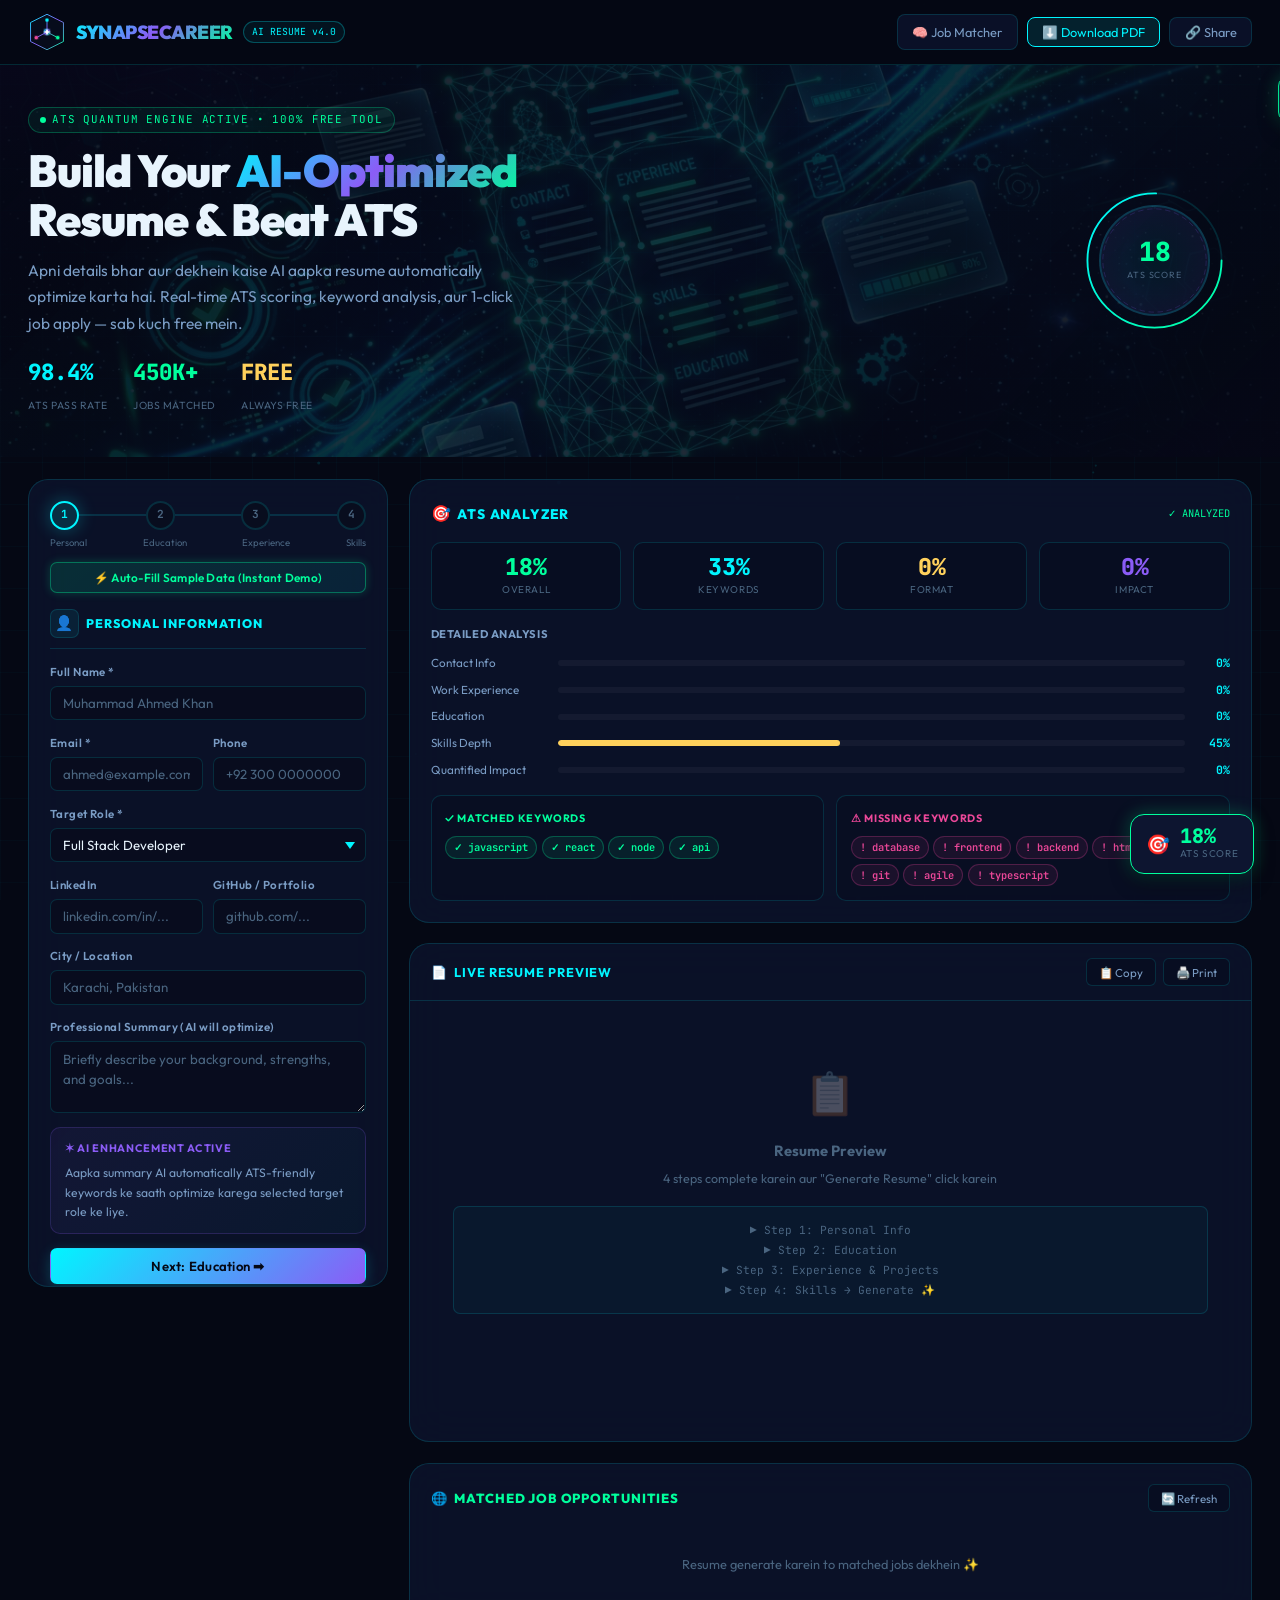
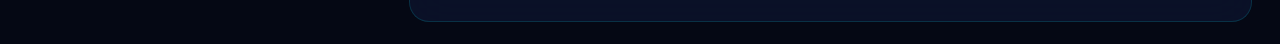
==== commit 6c73ed3d: "Update UI and fix bugs" ====
--- a/resume-builder.html
+++ b/resume-builder.html
@@ -238,10 +238,80 @@
     .esi{font-size:2.6rem;margin-bottom:.8rem;opacity:.26}
     .esttl{font-size:.92rem;font-weight:700;color:var(--txtm);margin-bottom:.38rem}
     .essub{font-size:.78rem;color:var(--txtm)}
+    /* Mobile View Tabs */
+    .mobile-builder-tabs {
+      display: none;
+      grid-template-columns: 1fr 1fr;
+      gap: 0.5rem;
+      margin-bottom: 1rem;
+      background: rgba(8, 13, 30, 0.9);
+      padding: 5px;
+      border-radius: 12px;
+      border: 1px solid var(--bord);
+    }
+    .mbt-tab {
+      display: flex;
+      align-items: center;
+      justify-content: center;
+      gap: 6px;
+      padding: 0.65rem 0.5rem;
+      border-radius: 8px;
+      border: none;
+      background: transparent;
+      color: var(--txt2);
+      font-family: 'Outfit', sans-serif;
+      font-size: 0.82rem;
+      font-weight: 700;
+      cursor: pointer;
+      transition: 0.2s;
+    }
+    .mbt-tab.active {
+      background: linear-gradient(135deg, rgba(0, 245, 255, 0.16), rgba(139, 92, 246, 0.2));
+      color: var(--nc);
+      box-shadow: 0 0 12px rgba(0, 245, 255, 0.2);
+    }
+    .mbt-badge {
+      font-size: 0.65rem;
+      font-family: 'JetBrains Mono', monospace;
+      padding: 1px 6px;
+      border-radius: 12px;
+      background: rgba(0, 255, 157, 0.15);
+      color: var(--ne);
+      border: 1px solid rgba(0, 255, 157, 0.3);
+    }
+
     /* Responsive */
-    @media(max-width:1080px){.rkmain{grid-template-columns:320px 1fr}}
-    @media(max-width:880px){.rkmain{grid-template-columns:1fr}.fp{position:static;max-height:none}.hct{grid-template-columns:1fr}.atsring{display:none}.atsgrid{grid-template-columns:repeat(2,1fr)}}
-    @media(max-width:580px){.rkmain{padding:1rem}.hct{padding:2rem 1rem}.hdr{padding:0 1rem}.kwsec{grid-template-columns:1fr}.hstats{gap:1rem}}
+    @media(max-width:1080px){.rkmain{grid-template-columns:320px 1fr; gap: 1rem;}}
+    @media(max-width:880px){
+      .mobile-builder-tabs { display: grid; }
+      .rkmain { grid-template-columns: 1fr; padding: 1rem; }
+      .fp { position: static; max-height: none; }
+      .hct { grid-template-columns: 1fr; text-align: left; }
+      .atsring { display: none; }
+      .atsgrid { grid-template-columns: repeat(2, 1fr); }
+      .fats { bottom: 1rem; right: 1rem; padding: 0.5rem 0.8rem; }
+      /* Mobile tab view switching */
+      .rkmain.view-preview .fp { display: none !important; }
+      .rkmain.view-form .rp { display: none !important; }
+    }
+    @media(max-width:580px){
+      .hdr { padding: 0 0.85rem; height: 58px; }
+      .htitle { font-size: 1.05rem; }
+      .hbadge { display: none; }
+      .hbtn { padding: 0.35rem 0.6rem; font-size: 0.75rem; }
+      .hct { padding: 1.8rem 0.9rem; }
+      .hh1 { font-size: 1.65rem; }
+      .hdesc { font-size: 0.85rem; }
+      .hstats { gap: 0.85rem; }
+      .hsv { font-size: 1.15rem; }
+      .rkmain { padding: 0.75rem; }
+      .kwsec { grid-template-columns: 1fr; }
+      .fr { grid-template-columns: 1fr; }
+      .rs { padding: 1.25rem 1rem; }
+      .rsn { font-size: 1.35rem; }
+      .inp, .tx, .sl { font-size: 16px !important; }
+      .brow { flex-direction: column; }
+    }
   </style>
 </head>
 <body>
@@ -304,7 +374,18 @@
 </section>
 
 <!-- MAIN -->
-<main class="rkmain">
+<main class="rkmain view-form" id="rkmain">
+
+  <!-- Mobile View Switcher Pill -->
+  <div class="mobile-builder-tabs" id="mobileBuilderTabs" style="grid-column: 1/-1;">
+    <button type="button" class="mbt-tab active" id="mbtTabForm" onclick="switchMobileBuilderView('form')">
+      <span>✏️</span> Edit Resume Form
+    </button>
+    <button type="button" class="mbt-tab" id="mbtTabPreview" onclick="switchMobileBuilderView('preview')">
+      <span>👁️</span> Resume & ATS Preview
+      <span class="mbt-badge" id="mbtBadgeScore">ATS Ready</span>
+    </button>
+  </div>
 
   <!-- FORM PANEL -->
   <aside class="gp fp" id="fp">
@@ -788,6 +869,27 @@
 var tt2;
 function shTst(ico,msg){var t=document.getElementById('tst');document.getElementById('tsi').innerHTML=ico;document.getElementById('tsm').textContent=msg;t.classList.add('sh');clearTimeout(tt2);tt2=setTimeout(function(){t.classList.remove('sh');},3000);}
 
+/* MOBILE VIEW SWITCHER */
+function switchMobileBuilderView(v) {
+  var m = document.getElementById('rkmain');
+  var bF = document.getElementById('mbtTabForm');
+  var bP = document.getElementById('mbtTabPreview');
+  if (!m || !bF || !bP) return;
+  if (v === 'preview') {
+    m.classList.remove('view-form');
+    m.classList.add('view-preview');
+    bF.classList.remove('active');
+    bP.classList.add('active');
+    window.scrollTo({ top: m.offsetTop - 65, behavior: 'smooth' });
+  } else {
+    m.classList.remove('view-preview');
+    m.classList.add('view-form');
+    bP.classList.remove('active');
+    bF.classList.add('active');
+    window.scrollTo({ top: m.offsetTop - 65, behavior: 'smooth' });
+  }
+}
+
 /* INIT */
 iniSk();updAts();
 
